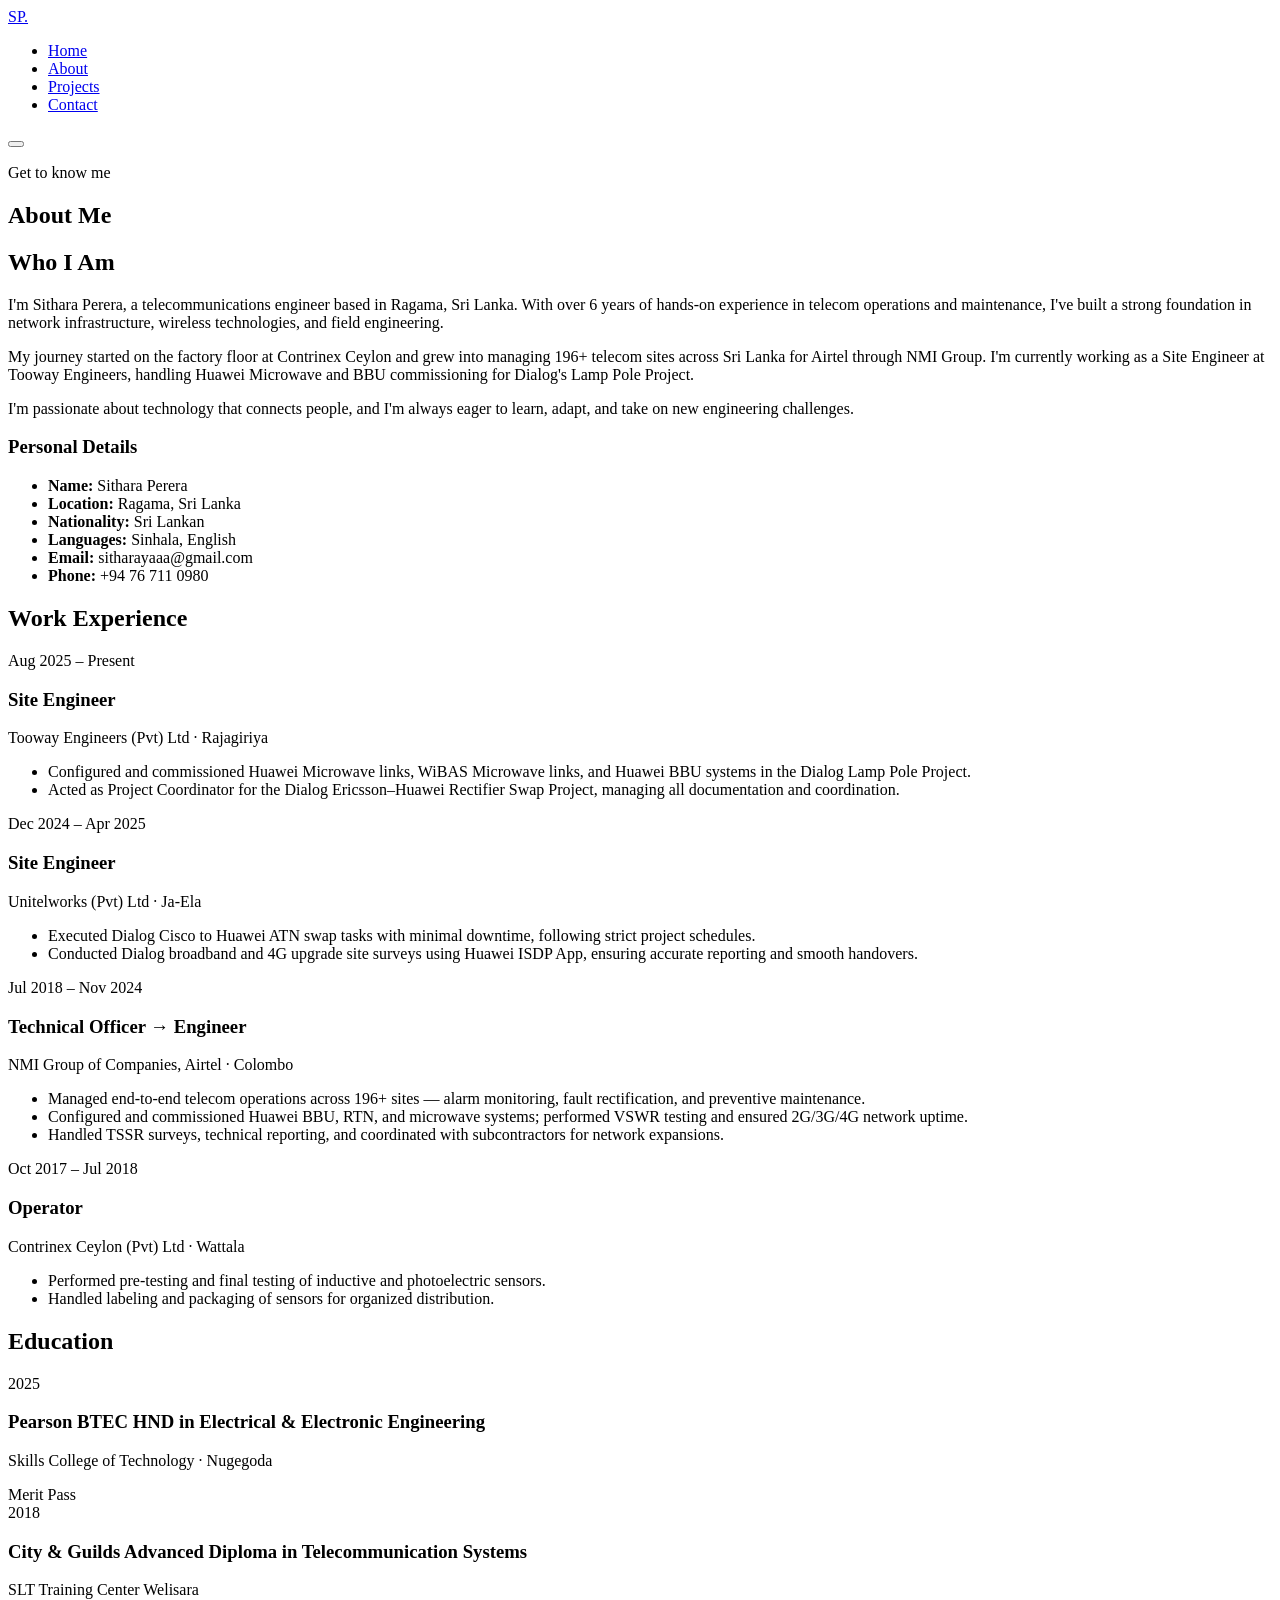
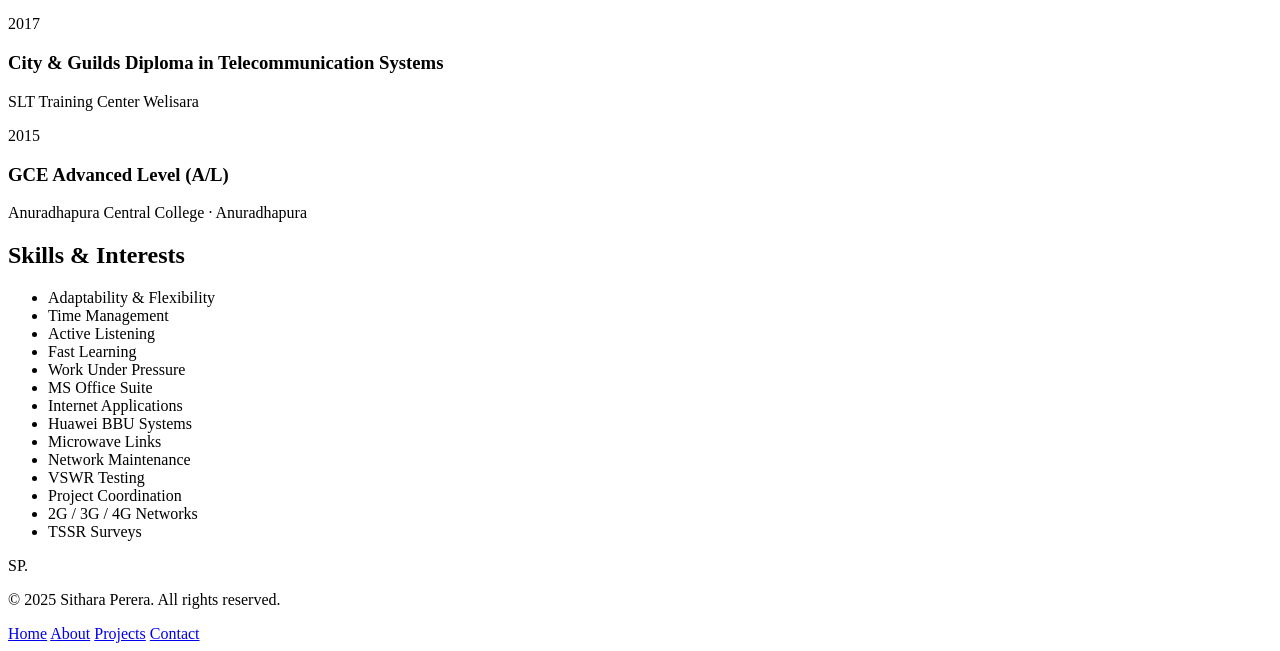
==== about.html @ 41f6f7a4 "Add full about page HTML structure" ====
<!doctype html>
<html lang="en">
  <head>
    <meta charset="UTF-8" />
    <meta name="viewport" content="width=device-width, initial-scale=1.0" />
    <title>About | Sithara Perera</title>
  </head>

  <body>
    <!-- ========== HEADER : logo and navigation ========== -->
    <header>
      <nav>
        <!-- Logo -->
        <a href="index.html">SP.</a>

        <!-- Nav links — "active" is on About this time -->
        <ul>
          <li><a href="index.html">Home</a></li>
          <li><a href="about.html" class="active">About</a></li>
          <li><a href="projects.html">Projects</a></li>
          <li><a href="contact.html">Contact</a></li>
        </ul>

        <!-- Mobile hamburger button -->
        <button id="hamburger" aria-label="Toggle navigation menu">
          <span></span>
          <span></span>
          <span></span>
        </button>
      </nav>
    </header>

    <!-- ========== MAIN : About page content ========== -->
    <main>
      <!-- ===== SECTION : Page Hero ===== -->
      <section id="page-hero">
        <p>Get to know me</p>
        <h1>About Me</h1>
      </section>

      <!-- ===== SECTION : Biography ===== -->
      <section id="bio">
        <h2>Who I Am</h2>

        <!-- Short biography -->
        <p>
          I'm Sithara Perera, a telecommunications engineer based in Ragama, Sri
          Lanka. With over 6 years of hands-on experience in telecom operations
          and maintenance, I've built a strong foundation in network
          infrastructure, wireless technologies, and field engineering.
        </p>
        <p>
          My journey started on the factory floor at Contrinex Ceylon and grew
          into managing 196+ telecom sites across Sri Lanka for Airtel through
          NMI Group. I'm currently working as a Site Engineer at Tooway
          Engineers, handling Huawei Microwave and BBU commissioning for
          Dialog's Lamp Pole Project.
        </p>
        <p>
          I'm passionate about technology that connects people, and I'm always
          eager to learn, adapt, and take on new engineering challenges.
        </p>

        <!-- Personal details list -->
        <div>
          <h3>Personal Details</h3>
          <ul>
            <li><strong>Name:</strong> Sithara Perera</li>
            <li><strong>Location:</strong> Ragama, Sri Lanka</li>
            <li><strong>Nationality:</strong> Sri Lankan</li>
            <li><strong>Languages:</strong> Sinhala, English</li>
            <li><strong>Email:</strong> sitharayaaa@gmail.com</li>
            <li><strong>Phone:</strong> +94 76 711 0980</li>
          </ul>
        </div>
      </section>

      <!-- ===== SECTION : Work Experience ===== -->
      <section id="experience">
        <h2>Work Experience</h2>

        <div>
          <!-- Job 1 — most recent -->
          <article>
            <span>Aug 2025 – Present</span>
            <h3>Site Engineer</h3>
            <p>Tooway Engineers (Pvt) Ltd · Rajagiriya</p>
            <ul>
              <li>
                Configured and commissioned Huawei Microwave links, WiBAS
                Microwave links, and Huawei BBU systems in the Dialog Lamp Pole
                Project.
              </li>
              <li>
                Acted as Project Coordinator for the Dialog Ericsson–Huawei
                Rectifier Swap Project, managing all documentation and
                coordination.
              </li>
            </ul>
          </article>

          <!-- Job 2 -->
          <article>
            <span>Dec 2024 – Apr 2025</span>
            <h3>Site Engineer</h3>
            <p>Unitelworks (Pvt) Ltd · Ja-Ela</p>
            <ul>
              <li>
                Executed Dialog Cisco to Huawei ATN swap tasks with minimal
                downtime, following strict project schedules.
              </li>
              <li>
                Conducted Dialog broadband and 4G upgrade site surveys using
                Huawei ISDP App, ensuring accurate reporting and smooth
                handovers.
              </li>
            </ul>
          </article>

          <!-- Job 3 -->
          <article>
            <span>Jul 2018 – Nov 2024</span>
            <h3>Technical Officer → Engineer</h3>
            <p>NMI Group of Companies, Airtel · Colombo</p>
            <ul>
              <li>
                Managed end-to-end telecom operations across 196+ sites — alarm
                monitoring, fault rectification, and preventive maintenance.
              </li>
              <li>
                Configured and commissioned Huawei BBU, RTN, and microwave
                systems; performed VSWR testing and ensured 2G/3G/4G network
                uptime.
              </li>
              <li>
                Handled TSSR surveys, technical reporting, and coordinated with
                subcontractors for network expansions.
              </li>
            </ul>
          </article>

          <!-- Job 4 — earliest -->
          <article>
            <span>Oct 2017 – Jul 2018</span>
            <h3>Operator</h3>
            <p>Contrinex Ceylon (Pvt) Ltd · Wattala</p>
            <ul>
              <li>
                Performed pre-testing and final testing of inductive and
                photoelectric sensors.
              </li>
              <li>
                Handled labeling and packaging of sensors for organized
                distribution.
              </li>
            </ul>
          </article>
        </div>
      </section>

      <!-- ===== SECTION : Education ===== -->
      <section id="education">
        <h2>Education</h2>

        <div>
          <!-- Education 1 -->
          <div>
            <span>2025</span>
            <h3>Pearson BTEC HND in Electrical &amp; Electronic Engineering</h3>
            <p>Skills College of Technology · Nugegoda</p>
            <span>Merit Pass</span>
          </div>

          <!-- Education 2 -->
          <div>
            <span>2018</span>
            <h3>
              City &amp; Guilds Advanced Diploma in Telecommunication Systems
            </h3>
            <p>SLT Training Center Welisara</p>
          </div>

          <!-- Education 3 -->
          <div>
            <span>2017</span>
            <h3>City &amp; Guilds Diploma in Telecommunication Systems</h3>
            <p>SLT Training Center Welisara</p>
          </div>

          <!-- Education 4 -->
          <div>
            <span>2015</span>
            <h3>GCE Advanced Level (A/L)</h3>
            <p>Anuradhapura Central College · Anuradhapura</p>
          </div>
        </div>
      </section>

      <!-- ===== SECTION : Skills and Interests ===== -->
      <section id="interests">
        <h2>Skills &amp; Interests</h2>

        <!-- Skills tag list -->
        <ul>
          <li>Adaptability &amp; Flexibility</li>
          <li>Time Management</li>
          <li>Active Listening</li>
          <li>Fast Learning</li>
          <li>Work Under Pressure</li>
          <li>MS Office Suite</li>
          <li>Internet Applications</li>
          <li>Huawei BBU Systems</li>
          <li>Microwave Links</li>
          <li>Network Maintenance</li>
          <li>VSWR Testing</li>
          <li>Project Coordination</li>
          <li>2G / 3G / 4G Networks</li>
          <li>TSSR Surveys</li>
        </ul>
      </section>
    </main>

    <!-- ========== FOOTER : copyright and footer navigation ========== -->
    <footer>
      <div>
        <span>SP.</span>
        <p>&copy; 2025 Sithara Perera. All rights reserved.</p>
        <nav aria-label="Footer navigation">
          <a href="index.html">Home</a>
          <a href="about.html">About</a>
          <a href="projects.html">Projects</a>
          <a href="contact.html">Contact</a>
        </nav>
      </div>
    </footer>
  </body>
</html>
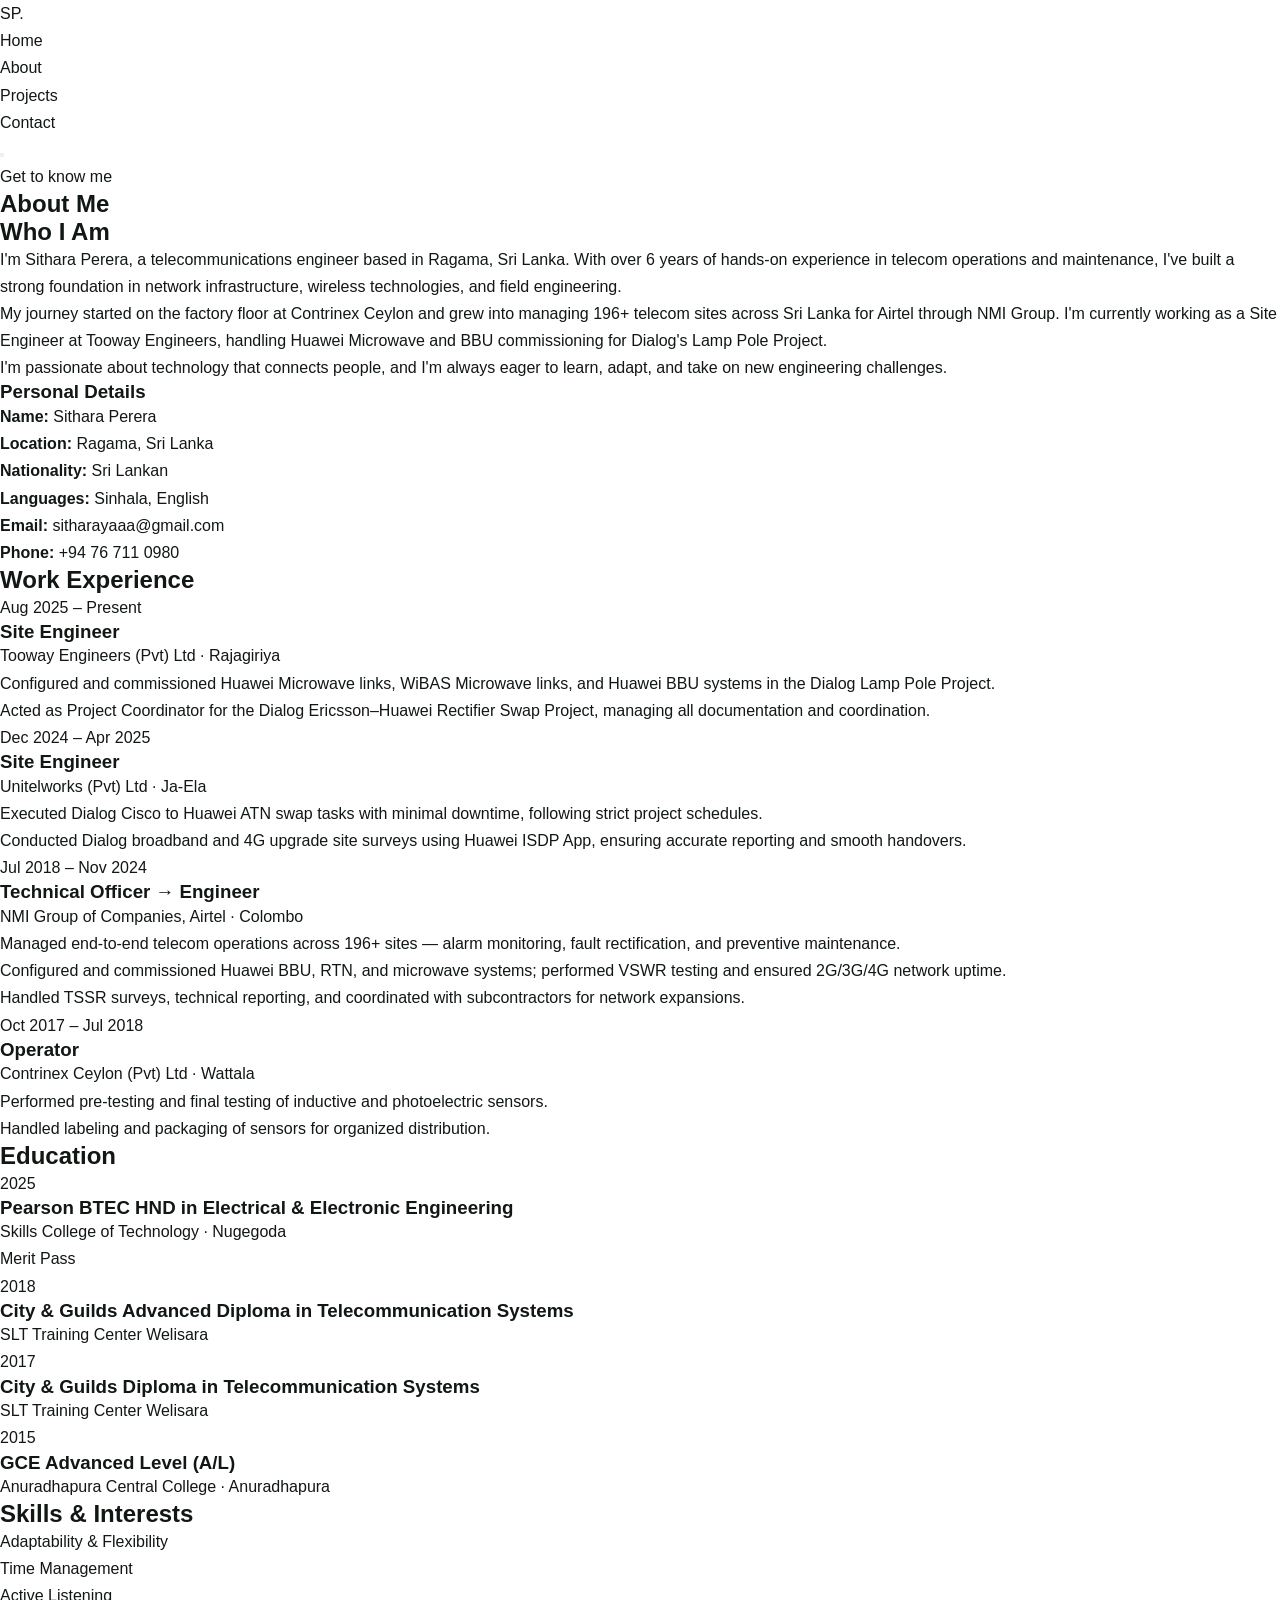
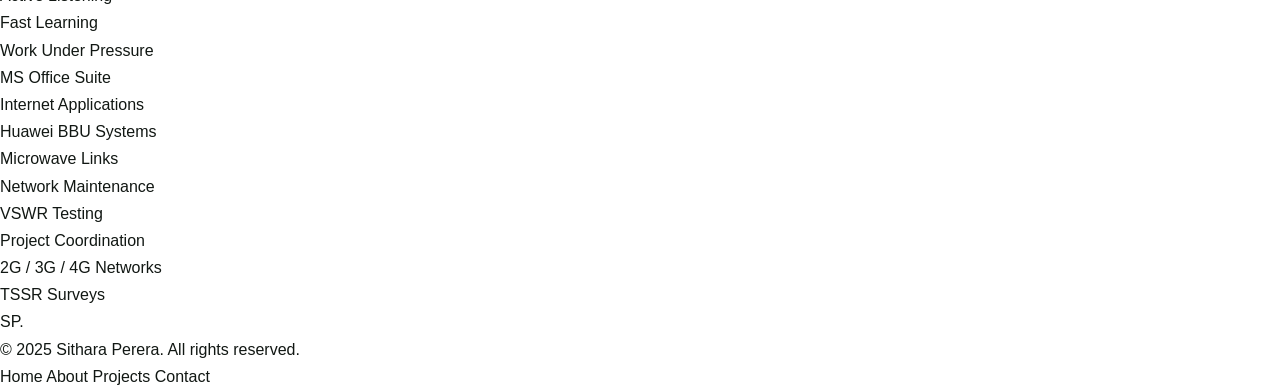
==== commit f32e2de8: "Added navigation bar styles" ====
--- a/about.html
+++ b/about.html
@@ -4,6 +4,11 @@
     <meta charset="UTF-8" />
     <meta name="viewport" content="width=device-width, initial-scale=1.0" />
     <title>About | Sithara Perera</title>
+    <link rel="stylesheet" href="style.css" />
+    <link
+      href="https://fonts.googleapis.com/css2?family=Syne:wght@400;600;700;800&family=DM+Sans:wght@300;400;500&display=swap"
+      rel="stylesheet"
+    />
   </head>
 
   <body>
@@ -11,14 +16,14 @@
     <header>
       <nav>
         <!-- Logo -->
-        <a href="index.html">SP.</a>
+        <a href="index.html" class="nav-logo">SP.</a>
 
         <!-- Nav links — "active" is on About this time -->
         <ul>
-          <li><a href="index.html">Home</a></li>
-          <li><a href="about.html" class="active">About</a></li>
-          <li><a href="projects.html">Projects</a></li>
-          <li><a href="contact.html">Contact</a></li>
+          <li><a href="index.html" class="nav-link">Home</a></li>
+          <li><a href="about.html" class="nav-link active">About</a></li>
+          <li><a href="projects.html" class="nav-link">Projects</a></li>
+          <li><a href="contact.html" class="nav-link">Contact</a></li>
         </ul>
 
         <!-- Mobile hamburger button -->
--- a/style.css
+++ b/style.css
@@ -0,0 +1,76 @@
+/* =============================================
+   SITHARA PERERA — PORTFOLIO STYLESHEET
+   style.css
+   ============================================= */
+
+/* ---------- CSS VARIABLES ---------- */
+:root {
+  /* Colours */
+  --green-light: #f0faf4;
+  --green-mid: #d1f0dc;
+  --green-main: #28924d;
+  --green-dark: #1d7a3e;
+  --dark: #111713;
+  --mid: #3a4a40;
+  --muted: #6b7d72;
+  --white: #ffffff;
+  --light: #f5faf6;
+
+  /* Fonts */
+  --font-heading: "Syne", sans-serif;
+  --font-body: "DM Sans", sans-serif;
+
+  /* Spacing */
+  --max-width: 1200px;
+  --nav-height: 70px;
+}
+
+/* ---------- RESET & BASE ---------- */
+*,
+*::before,
+*::after {
+  box-sizing: border-box;
+  margin: 0;
+  padding: 0;
+}
+
+html {
+  scroll-behavior: smooth;
+  font-size: 16px;
+}
+
+body {
+  font-family: var(--font-body);
+  background-color: var(--white);
+  color: var(--dark);
+  line-height: 1.7;
+  min-height: 100vh;
+  display: flex;
+  flex-direction: column;
+}
+
+main {
+  flex: 1;
+}
+
+h1,
+h2,
+h3,
+h4 {
+  font-family: var(--font-heading);
+  line-height: 1.15;
+}
+
+a {
+  text-decoration: none;
+  color: inherit;
+}
+
+ul {
+  list-style: none;
+}
+
+img {
+  max-width: 100%;
+  display: block;
+}
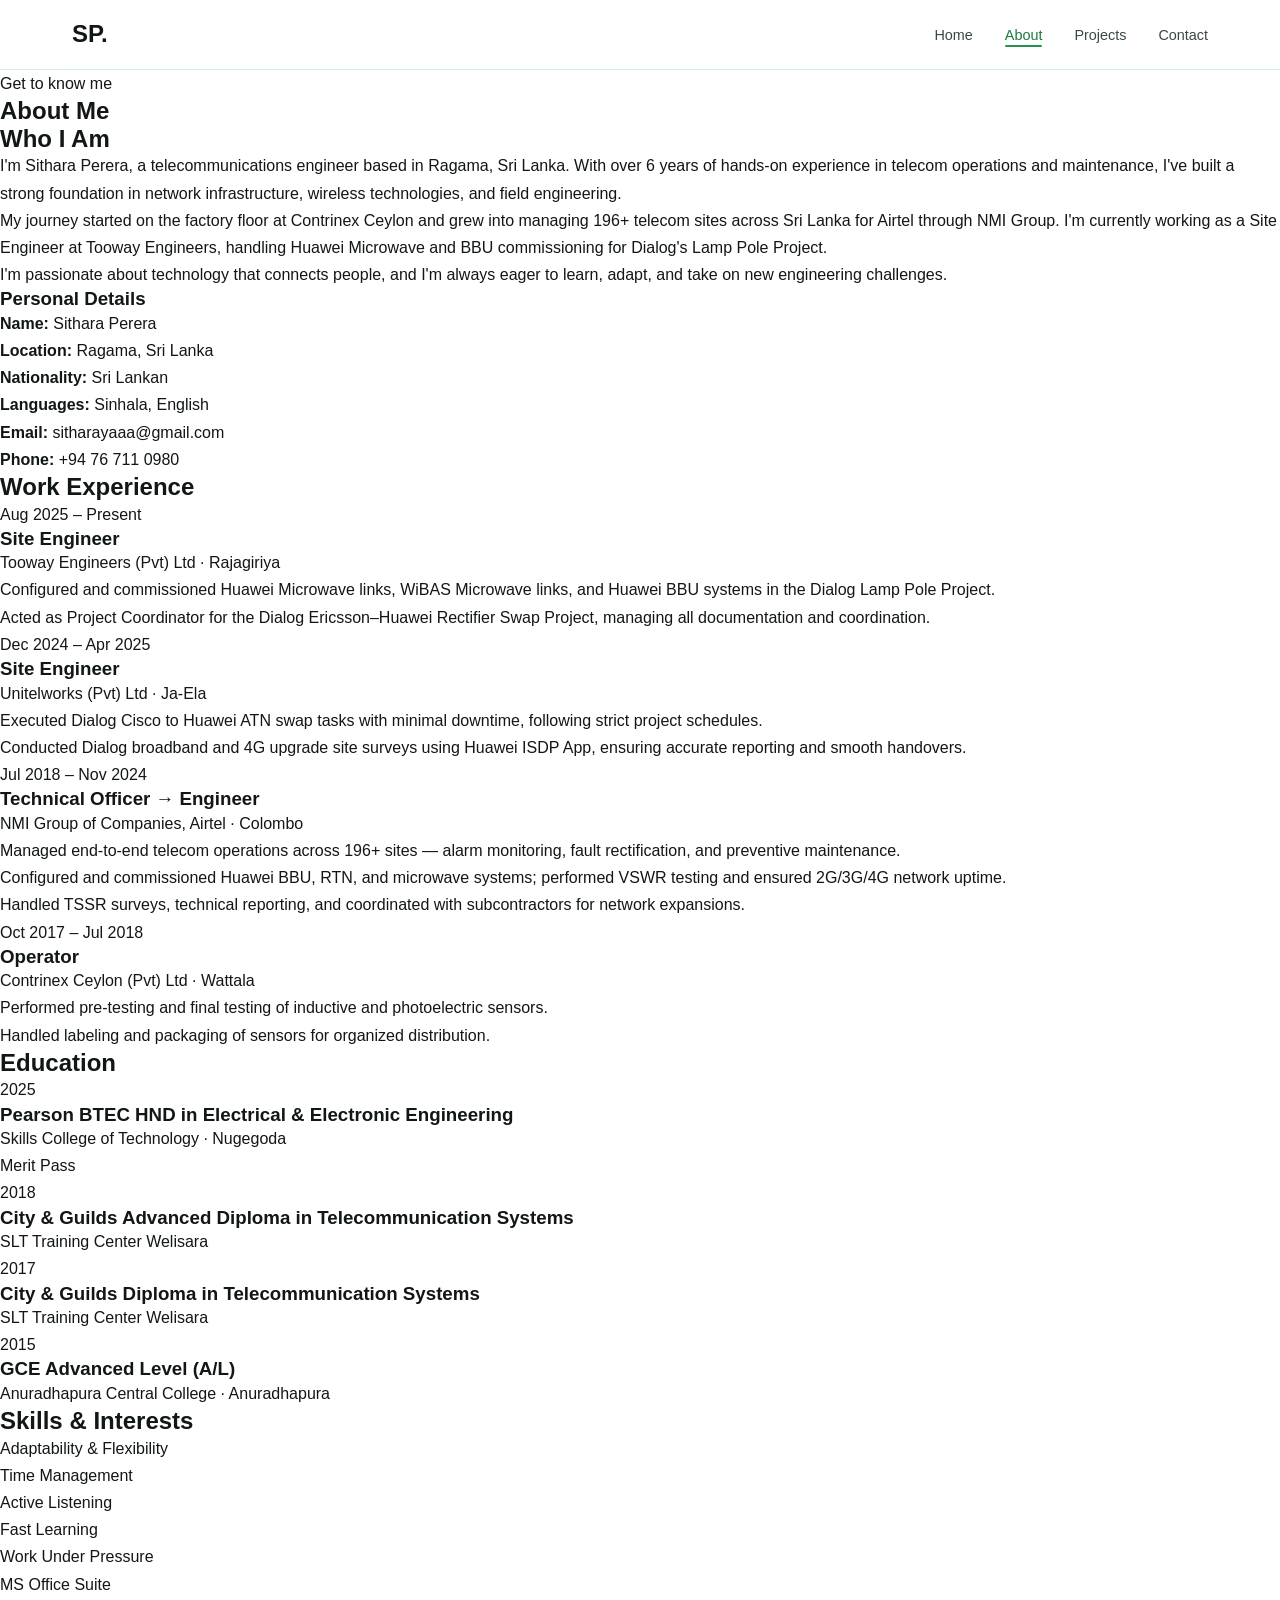
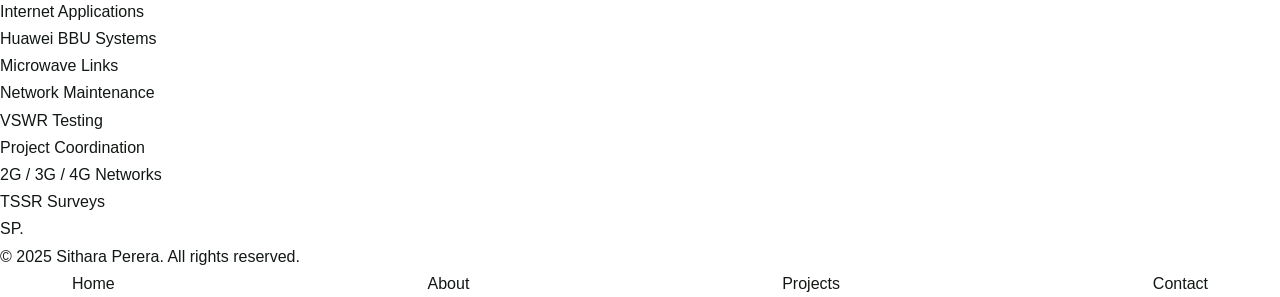
==== commit 4b49827a: "Add hero section styles & Update index.html with hero classes" ====
--- a/about.html
+++ b/about.html
@@ -19,7 +19,7 @@
         <a href="index.html" class="nav-logo">SP.</a>
 
         <!-- Nav links — "active" is on About this time -->
-        <ul>
+        <ul class="nav-links">
           <li><a href="index.html" class="nav-link">Home</a></li>
           <li><a href="about.html" class="nav-link active">About</a></li>
           <li><a href="projects.html" class="nav-link">Projects</a></li>
@@ -27,7 +27,11 @@
         </ul>
 
         <!-- Mobile hamburger button -->
-        <button id="hamburger" aria-label="Toggle navigation menu">
+        <button
+          id="hamburger"
+          class="hamburger"
+          aria-label="Toggle navigation menu"
+        >
           <span></span>
           <span></span>
           <span></span>
--- a/style.css
+++ b/style.css
@@ -74,3 +74,279 @@
   max-width: 100%;
   display: block;
 }
+
+/* ---------- NAVIGATION ---------- */
+header {
+  position: sticky;
+  top: 0;
+  z-index: 100;
+  background: var(--white);
+  border-bottom: 1px solid var(--green-mid);
+  height: var(--nav-height);
+  display: flex;
+  align-items: center;
+}
+
+nav {
+  max-width: var(--max-width);
+  width: 100%;
+  margin: 0 auto;
+  padding: 0 2rem;
+  display: flex;
+  align-items: center;
+  justify-content: space-between;
+}
+
+/* Logo */
+.nav-logo {
+  font-family: var(--font-heading);
+  font-size: 1.5rem;
+  font-weight: 800;
+  color: var(--dark);
+}
+
+/* Nav links list */
+.nav-links {
+  display: flex;
+  gap: 2rem;
+  align-items: center;
+}
+
+/* Individual nav link */
+.nav-link {
+  font-size: 0.9rem;
+  font-weight: 500;
+  color: var(--mid);
+  position: relative;
+  padding-bottom: 4px;
+  transition: color 0.2s;
+}
+
+/* Green underline on hover and active */
+.nav-link::after {
+  content: "";
+  position: absolute;
+  bottom: 0;
+  left: 0;
+  width: 0;
+  height: 2px;
+  background: var(--green-main);
+  border-radius: 2px;
+  transition: width 0.25s ease;
+}
+
+.nav-link:hover,
+.nav-link.active {
+  color: var(--green-dark);
+}
+
+.nav-link:hover::after,
+.nav-link.active::after {
+  width: 100%;
+}
+
+/* Hamburger — hidden on desktop */
+.hamburger {
+  display: none;
+  flex-direction: column;
+  gap: 5px;
+  background: none;
+  border: none;
+  cursor: pointer;
+  padding: 4px;
+}
+
+.hamburger span {
+  display: block;
+  width: 24px;
+  height: 2px;
+  background: var(--dark);
+  border-radius: 2px;
+  transition: all 0.3s ease;
+}
+
+/* ---------- HERO SECTION ---------- */
+.hero {
+  min-height: calc(100vh - var(--nav-height));
+  background: linear-gradient(
+    135deg,
+    var(--light) 0%,
+    var(--green-light) 60%,
+    #e8f5ed 100%
+  );
+  display: flex;
+  align-items: center;
+  justify-content: center;
+  flex-wrap: wrap;
+  gap: 4rem;
+  padding: 5rem 2rem;
+}
+
+/* Left side — name and description */
+.hero-content {
+  flex: 1;
+  min-width: 280px;
+  max-width: 600px;
+}
+
+.hero-eyebrow {
+  font-size: 0.9rem;
+  font-weight: 500;
+  color: var(--green-main);
+  letter-spacing: 0.12em;
+  text-transform: uppercase;
+  margin-bottom: 0.75rem;
+}
+
+.hero-name {
+  font-size: clamp(3rem, 7vw, 5.5rem);
+  font-weight: 800;
+  color: var(--dark);
+  letter-spacing: -2px;
+  line-height: 1;
+  margin-bottom: 1rem;
+}
+
+.hero-name span {
+  color: var(--green-main);
+}
+
+.hero-tagline {
+  font-size: 1rem;
+  color: var(--muted);
+  margin-bottom: 1.25rem;
+}
+
+.hero-desc {
+  font-size: 1.05rem;
+  color: var(--mid);
+  max-width: 480px;
+  margin-bottom: 2rem;
+  line-height: 1.8;
+}
+
+/* CTA buttons */
+.hero-cta {
+  display: flex;
+  gap: 1rem;
+  flex-wrap: wrap;
+}
+
+.btn {
+  display: inline-flex;
+  align-items: center;
+  justify-content: center;
+  padding: 0.7rem 1.6rem;
+  border-radius: 6px;
+  font-family: var(--font-body);
+  font-size: 0.95rem;
+  font-weight: 500;
+  cursor: pointer;
+  border: 2px solid transparent;
+  transition: all 0.2s ease;
+}
+
+.btn-primary {
+  background: var(--green-main);
+  color: var(--white);
+  border-color: var(--green-main);
+}
+
+.btn-primary:hover {
+  background: var(--green-dark);
+  border-color: var(--green-dark);
+  transform: translateY(-1px);
+}
+
+.btn-outline {
+  background: transparent;
+  color: var(--green-dark);
+  border-color: var(--green-main);
+}
+
+.btn-outline:hover {
+  background: var(--green-light);
+  transform: translateY(-1px);
+}
+
+/* Right side — stats card */
+.hero-visual {
+  flex: 0 0 auto;
+  display: flex;
+  flex-direction: column;
+  gap: 1rem;
+  align-items: center;
+}
+
+.hero-card {
+  background: var(--white);
+  border: 1px solid var(--green-mid);
+  border-radius: 20px;
+  padding: 2rem 2.5rem;
+  box-shadow: 0 4px 20px rgba(0, 0, 0, 0.1);
+  display: flex;
+  gap: 2rem;
+  align-items: center;
+}
+
+.stat-item {
+  display: flex;
+  flex-direction: column;
+  align-items: center;
+  gap: 4px;
+}
+
+.stat-num {
+  font-family: var(--font-heading);
+  font-size: 2.2rem;
+  font-weight: 800;
+  color: var(--green-main);
+  line-height: 1;
+}
+
+.stat-label {
+  font-size: 0.75rem;
+  color: var(--muted);
+  text-align: center;
+  max-width: 80px;
+}
+
+.stat-divider {
+  width: 1px;
+  height: 50px;
+  background: var(--green-mid);
+}
+
+/* Availability badge */
+.hero-badge {
+  display: flex;
+  align-items: center;
+  gap: 8px;
+  background: var(--white);
+  border: 1px solid var(--green-mid);
+  border-radius: 99px;
+  padding: 0.5rem 1.25rem;
+  font-size: 0.82rem;
+  color: var(--mid);
+  box-shadow: 0 1px 4px rgba(0, 0, 0, 0.08);
+}
+
+.badge-dot {
+  width: 8px;
+  height: 8px;
+  background: var(--green-main);
+  border-radius: 50%;
+  animation: pulse 2s infinite;
+}
+
+@keyframes pulse {
+  0%,
+  100% {
+    opacity: 1;
+    transform: scale(1);
+  }
+  50% {
+    opacity: 0.6;
+    transform: scale(1.3);
+  }
+}
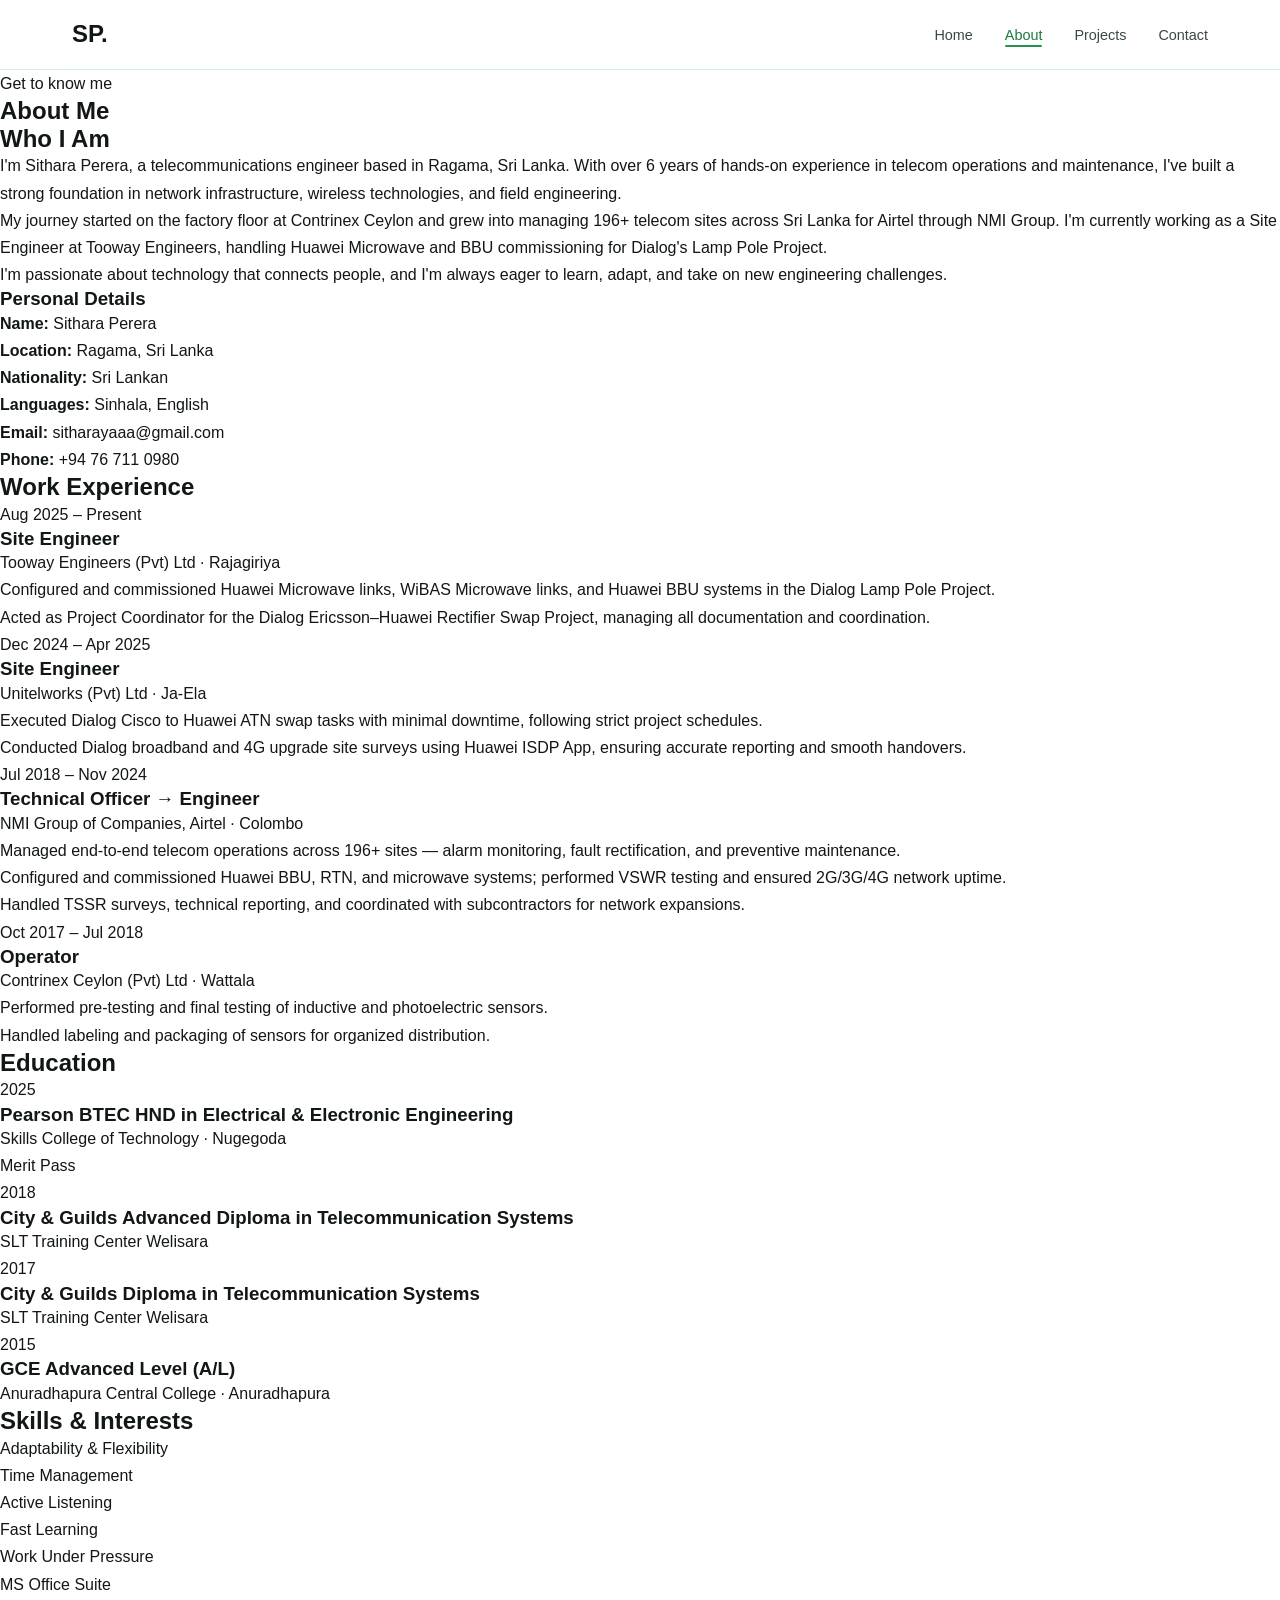
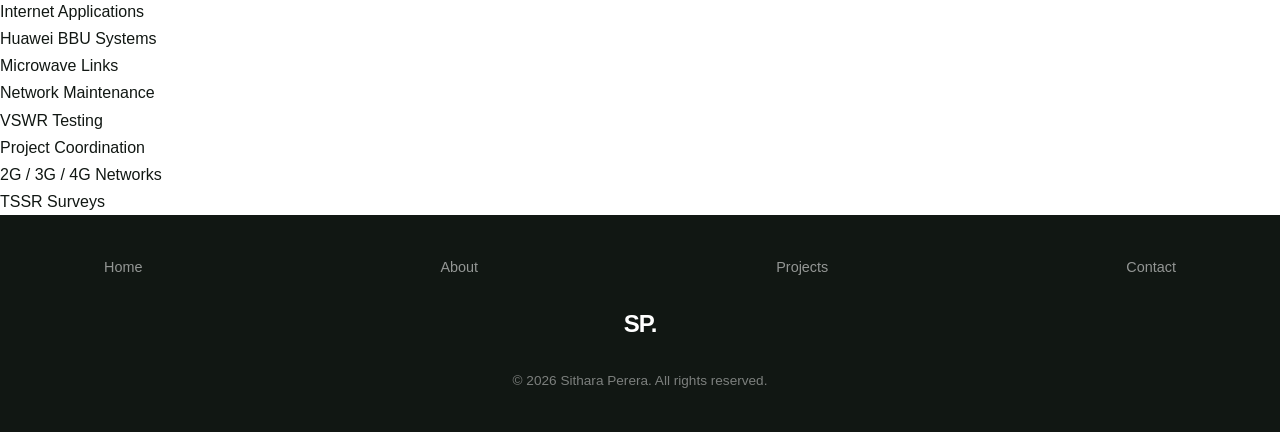
==== commit ba082792: "Style CTA strip and footer, fix footer layout" ====
--- a/about.html
+++ b/about.html
@@ -230,11 +230,18 @@
     </main>
 
     <!-- ========== FOOTER : copyright and footer navigation ========== -->
-    <footer>
-      <div>
-        <span>SP.</span>
-        <p>&copy; 2025 Sithara Perera. All rights reserved.</p>
-        <nav aria-label="Footer navigation">
+    <footer class="site-footer">
+      <div class="footer-inner">
+        <!-- Footer logo -->
+        <span class="footer-logo">SP.</span>
+
+        <!-- Copyright -->
+        <p class="footer-copy">
+          &copy; 2026 Sithara Perera. All rights reserved.
+        </p>
+
+        <!-- Footer nav -->
+        <nav class="footer-nav" aria-label="Footer navigation">
           <a href="index.html">Home</a>
           <a href="about.html">About</a>
           <a href="projects.html">Projects</a>
--- a/style.css
+++ b/style.css
@@ -4,6 +4,7 @@
    ============================================= */
 
 /* ---------- CSS VARIABLES ---------- */
+
 :root {
   /* Colours */
   --green-light: #f0faf4;
@@ -37,6 +38,7 @@
 html {
   scroll-behavior: smooth;
   font-size: 16px;
+  overflow-x: hidden;
 }
 
 body {
@@ -47,6 +49,8 @@
   min-height: 100vh;
   display: flex;
   flex-direction: column;
+  overflow-x: hidden;
+  width: 100%;
 }
 
 main {
@@ -350,3 +354,146 @@
     transform: scale(1.3);
   }
 }
+
+/* ---------- SKILLS SNAPSHOT ---------- */
+.skills-snapshot {
+  padding: 6rem 0;
+  background: var(--white);
+}
+
+.section-inner {
+  max-width: var(--max-width);
+  margin: 0 auto;
+  padding: 0 2rem;
+}
+
+.section-title {
+  font-size: clamp(1.6rem, 3vw, 2.2rem);
+  font-weight: 700;
+  color: var(--dark);
+  margin-bottom: 0.5rem;
+}
+
+.section-sub {
+  font-size: 1rem;
+  color: var(--muted);
+  margin-bottom: 2.5rem;
+  max-width: 600px;
+}
+
+/* 4 cards side by side using Flexbox */
+.skills-grid {
+  display: flex;
+  gap: 1.5rem;
+  flex-wrap: wrap;
+}
+
+.skill-card {
+  flex: 1 1 200px;
+  background: var(--light);
+  border: 1px solid var(--green-mid);
+  border-radius: 12px;
+  padding: 1.75rem;
+  transition:
+    box-shadow 0.2s,
+    transform 0.2s;
+}
+
+.skill-card:hover {
+  box-shadow: 0 4px 20px rgba(0, 0, 0, 0.1);
+  transform: translateY(-3px);
+}
+
+.skill-card h3 {
+  font-size: 1rem;
+  font-weight: 700;
+  color: var(--dark);
+  margin-bottom: 0.5rem;
+}
+
+.skill-card p {
+  font-size: 0.9rem;
+  color: var(--muted);
+  line-height: 1.6;
+}
+
+/* ---------- CTA STRIP ---------- */
+.cta-strip {
+  background: var(--green-main);
+  padding: 4rem 0;
+}
+
+.cta-inner {
+  display: flex;
+  align-items: center;
+  justify-content: space-between;
+  flex-wrap: wrap;
+  gap: 1.5rem;
+}
+
+.cta-strip h2 {
+  font-size: 1.8rem;
+  color: var(--white);
+}
+
+.cta-strip .btn-primary {
+  background: var(--white);
+  color: var(--green-dark);
+  border-color: var(--white);
+}
+
+.cta-strip .btn-primary:hover {
+  background: var(--green-light);
+  border-color: var(--green-light);
+}
+
+/* ---------- FOOTER ---------- */
+.site-footer {
+  background: var(--dark);
+  padding: 2.5rem 0;
+}
+
+.footer-inner {
+  max-width: var(--max-width);
+  margin: 0 auto;
+  padding: 0 2rem;
+  display: flex;
+  flex-direction: column;
+  align-items: center;
+  gap: 1.5rem;
+  text-align: center;
+}
+
+/* Nav links on top, grouped in center */
+.footer-nav {
+  display: flex;
+  gap: 2rem;
+  order: 1;
+}
+
+.footer-nav a {
+  font-size: 0.9rem;
+  color: rgba(255, 255, 255, 0.55);
+  transition: color 0.2s;
+}
+
+.footer-nav a:hover {
+  color: var(--green-main);
+}
+
+/* Logo below the nav */
+.footer-logo {
+  font-family: var(--font-heading);
+  font-size: 1.5rem;
+  font-weight: 800;
+  color: var(--white);
+  letter-spacing: -1px;
+  order: 2;
+}
+
+/* Copyright at the bottom */
+.footer-copy {
+  font-size: 0.85rem;
+  color: rgba(255, 255, 255, 0.45);
+  order: 3;
+}
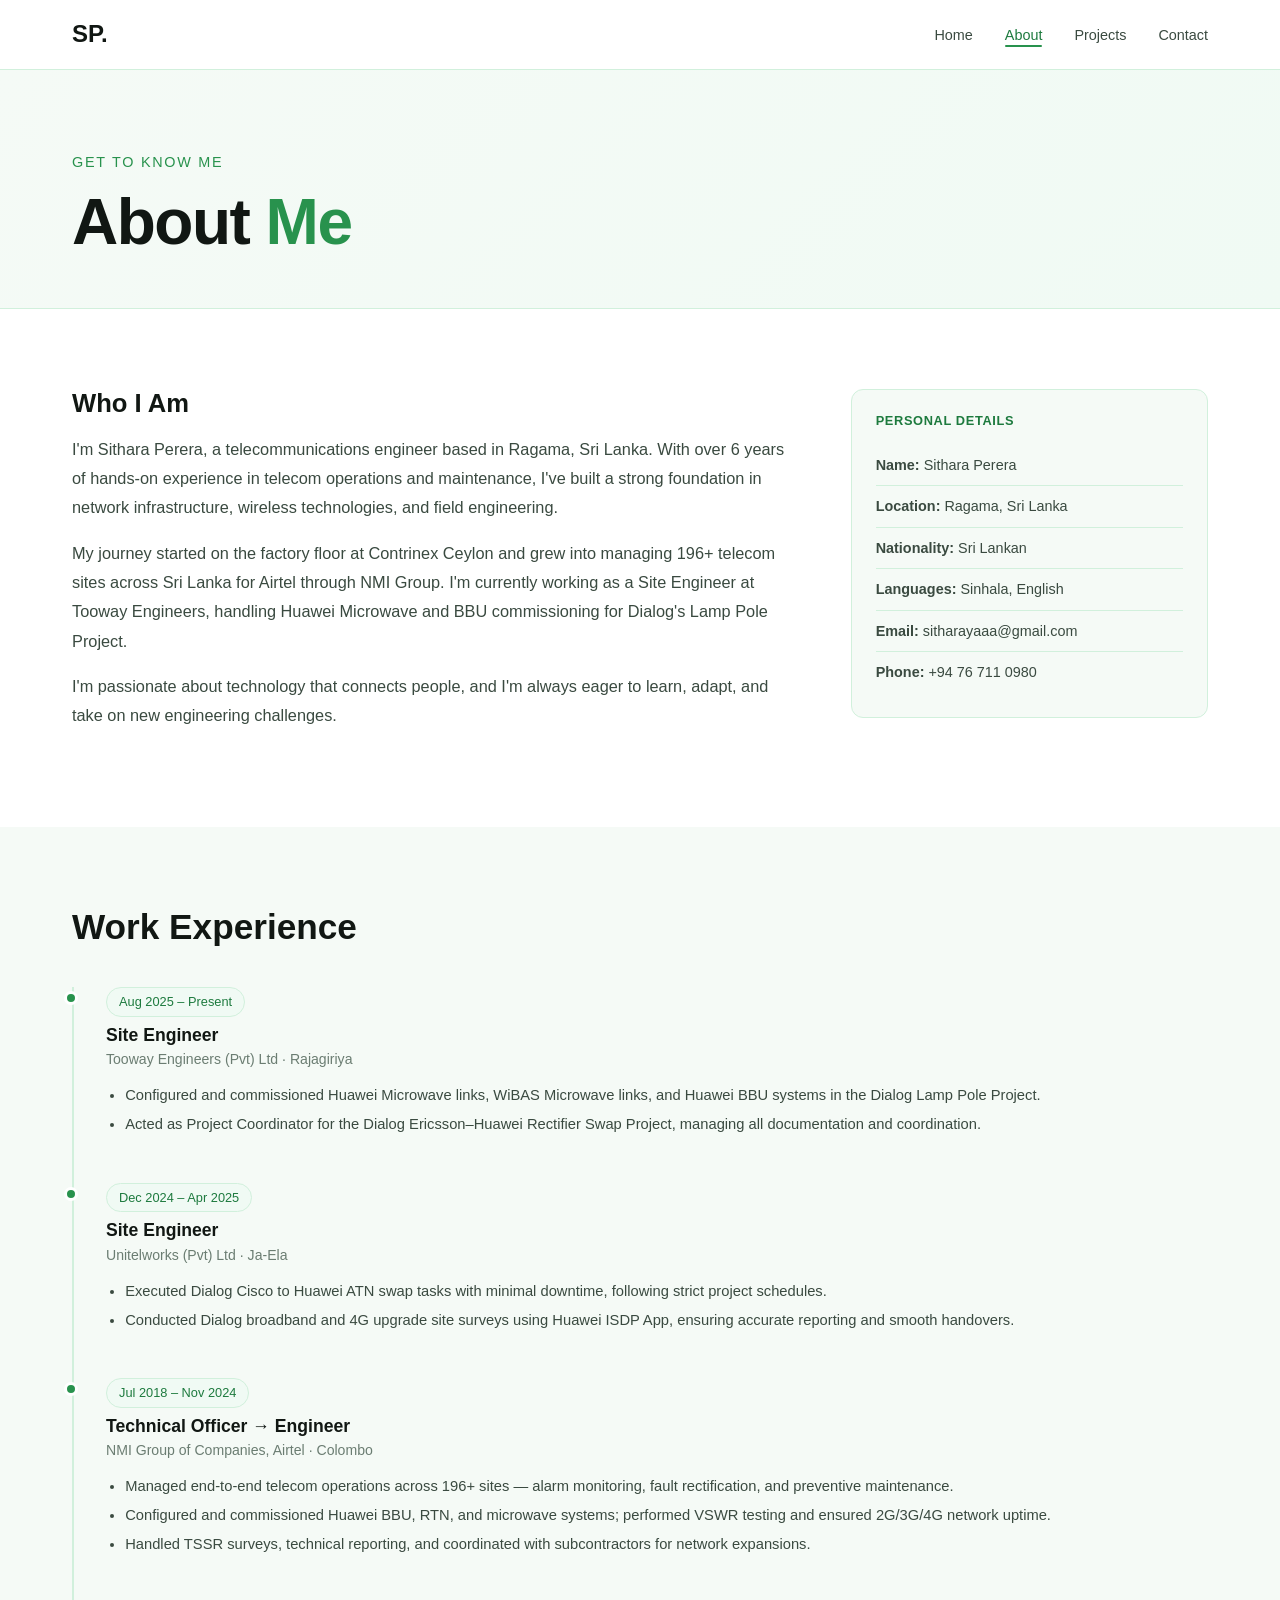
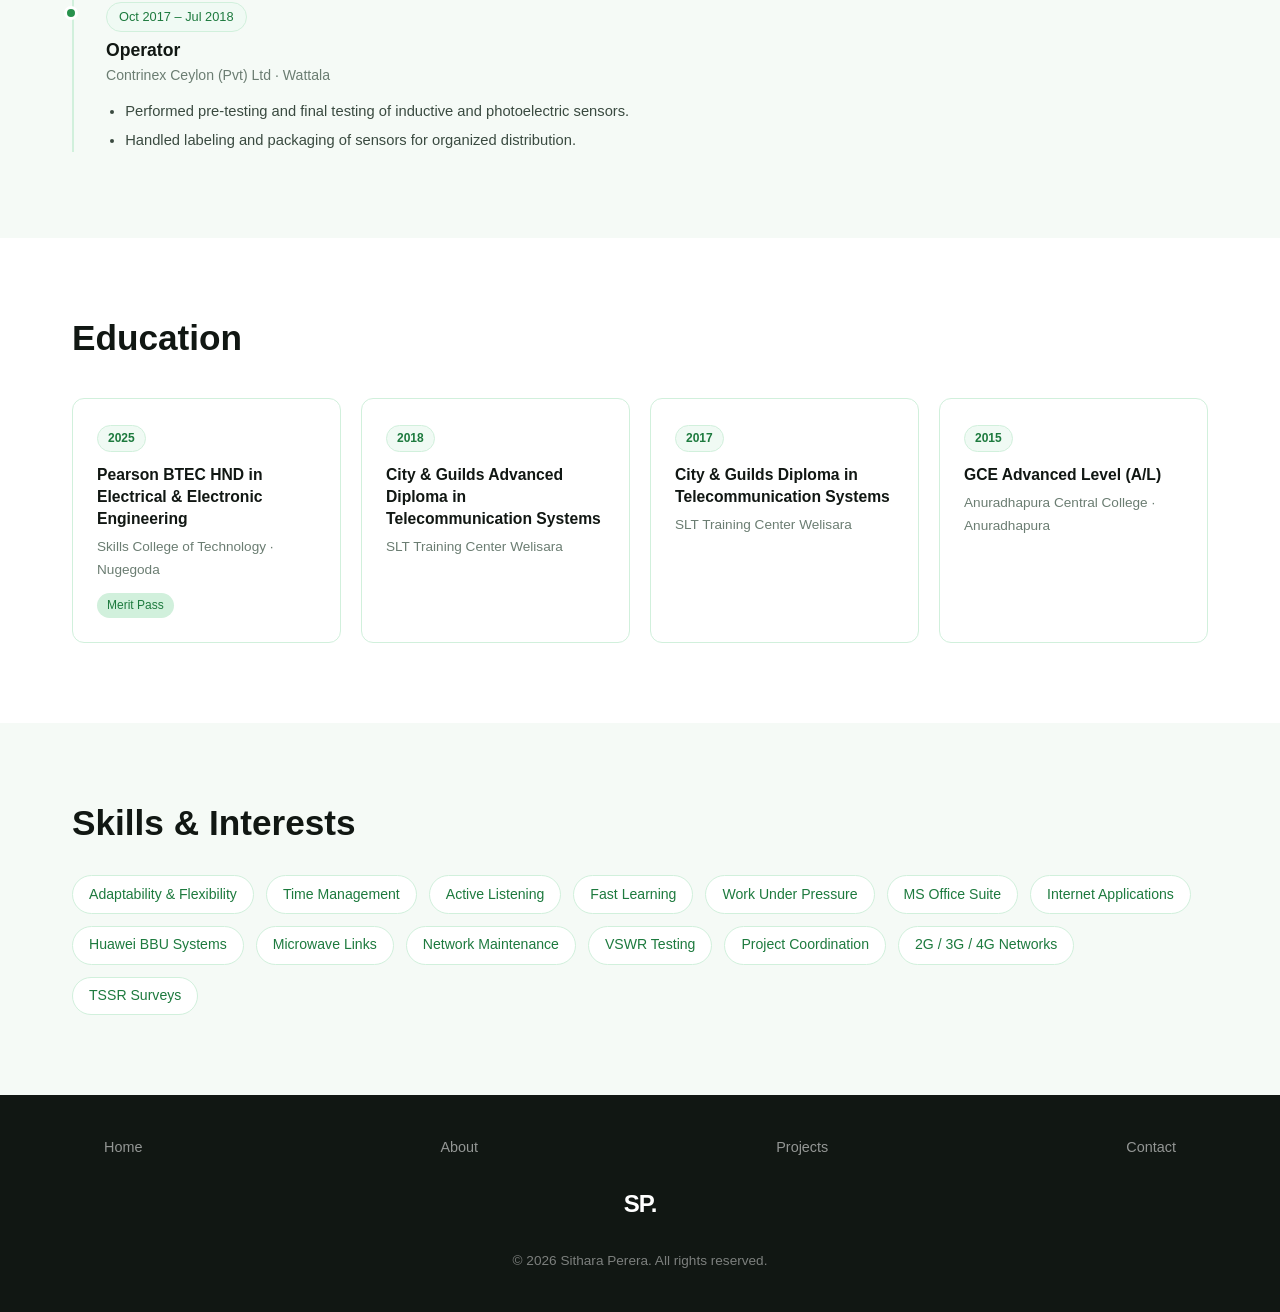
==== commit 484eccba: "dd About page styles - bio, timeline, education, tags" ====
--- a/about.html
+++ b/about.html
@@ -42,53 +42,64 @@
     <!-- ========== MAIN : About page content ========== -->
     <main>
       <!-- ===== SECTION : Page Hero ===== -->
-      <section id="page-hero">
-        <p>Get to know me</p>
-        <h1>About Me</h1>
+      <section id="page-hero" class="page-hero">
+        <div class="section-inner">
+          <p class="hero-eyebrow">Get to know me</p>
+          <h1 class="page-title">About <span>Me</span></h1>
+        </div>
       </section>
 
       <!-- ===== SECTION : Biography ===== -->
-      <section id="bio">
-        <h2>Who I Am</h2>
-
-        <!-- Short biography -->
-        <p>
-          I'm Sithara Perera, a telecommunications engineer based in Ragama, Sri
-          Lanka. With over 6 years of hands-on experience in telecom operations
-          and maintenance, I've built a strong foundation in network
-          infrastructure, wireless technologies, and field engineering.
-        </p>
-        <p>
-          My journey started on the factory floor at Contrinex Ceylon and grew
-          into managing 196+ telecom sites across Sri Lanka for Airtel through
-          NMI Group. I'm currently working as a Site Engineer at Tooway
-          Engineers, handling Huawei Microwave and BBU commissioning for
-          Dialog's Lamp Pole Project.
-        </p>
-        <p>
-          I'm passionate about technology that connects people, and I'm always
-          eager to learn, adapt, and take on new engineering challenges.
-        </p>
-
-        <!-- Personal details list -->
-        <div>
-          <h3>Personal Details</h3>
-          <ul>
-            <li><strong>Name:</strong> Sithara Perera</li>
-            <li><strong>Location:</strong> Ragama, Sri Lanka</li>
-            <li><strong>Nationality:</strong> Sri Lankan</li>
-            <li><strong>Languages:</strong> Sinhala, English</li>
-            <li><strong>Email:</strong> sitharayaaa@gmail.com</li>
-            <li><strong>Phone:</strong> +94 76 711 0980</li>
-          </ul>
+      <section id="bio" class="about-bio">
+        <div class="section-inner about-grid">
+          <!-- Bio text on the left -->
+          <div class="about-text">
+            <h2>Who I Am</h2>
+            <p>
+              I'm Sithara Perera, a telecommunications engineer based in Ragama,
+              Sri Lanka. With over 6 years of hands-on experience in telecom
+              operations and maintenance, I've built a strong foundation in
+              network infrastructure, wireless technologies, and field
+              engineering.
+            </p>
+            <p>
+              My journey started on the factory floor at Contrinex Ceylon and
+              grew into managing 196+ telecom sites across Sri Lanka for Airtel
+              through NMI Group. I'm currently working as a Site Engineer at
+              Tooway Engineers, handling Huawei Microwave and BBU commissioning
+              for Dialog's Lamp Pole Project.
+            </p>
+            <p>
+              I'm passionate about technology that connects people, and I'm
+              always eager to learn, adapt, and take on new engineering
+              challenges.
+            </p>
+          </div>
+
+          <!-- Personal details card on the right -->
+          <div class="about-details">
+            <div class="detail-card">
+              <h3>Personal Details</h3>
+              <ul>
+                <li><strong>Name:</strong> Sithara Perera</li>
+                <li><strong>Location:</strong> Ragama, Sri Lanka</li>
+                <li><strong>Nationality:</strong> Sri Lankan</li>
+                <li><strong>Languages:</strong> Sinhala, English</li>
+                <li><strong>Email:</strong> sitharayaaa@gmail.com</li>
+                <li><strong>Phone:</strong> +94 76 711 0980</li>
+              </ul>
+            </div>
+          </div>
         </div>
       </section>
 
       <!-- ===== SECTION : Work Experience ===== -->
-      <section id="experience">
-        <h2>Work Experience</h2>
-
-        <div>
+    <section id="experience" class="experience">
+      <div class="section-inner">
+        <h2 class="section-title">Work Experience</h2>
+
+        <div class="timeline">
+
           <!-- Job 1 — most recent -->
           <article>
             <span>Aug 2025 – Present</span>
@@ -168,49 +179,54 @@
       </section>
 
       <!-- ===== SECTION : Education ===== -->
-      <section id="education">
-        <h2>Education</h2>
-
-        <div>
+    <section id="education" class="education">
+      <div class="section-inner">
+        <h2 class="section-title">Education</h2>
+
+        <div class="edu-grid">
+
           <!-- Education 1 -->
-          <div>
-            <span>2025</span>
-            <h3>Pearson BTEC HND in Electrical &amp; Electronic Engineering</h3>
+          <div class="edu-card">
+            <span class="edu-year">2025</span>
+            <h3>Pearson BTEC HND in Electrical &amp;
+                Electronic Engineering</h3>
             <p>Skills College of Technology · Nugegoda</p>
-            <span>Merit Pass</span>
+            <span class="edu-badge">Merit Pass</span>
           </div>
 
           <!-- Education 2 -->
-          <div>
-            <span>2018</span>
-            <h3>
-              City &amp; Guilds Advanced Diploma in Telecommunication Systems
-            </h3>
+          <div class="edu-card">
+            <span class="edu-year">2018</span>
+            <h3>City &amp; Guilds Advanced Diploma in
+                Telecommunication Systems</h3>
             <p>SLT Training Center Welisara</p>
           </div>
 
           <!-- Education 3 -->
-          <div>
-            <span>2017</span>
-            <h3>City &amp; Guilds Diploma in Telecommunication Systems</h3>
+          <div class="edu-card">
+            <span class="edu-year">2017</span>
+            <h3>City &amp; Guilds Diploma in
+                Telecommunication Systems</h3>
             <p>SLT Training Center Welisara</p>
           </div>
 
           <!-- Education 4 -->
-          <div>
-            <span>2015</span>
+          <div class="edu-card">
+            <span class="edu-year">2015</span>
             <h3>GCE Advanced Level (A/L)</h3>
             <p>Anuradhapura Central College · Anuradhapura</p>
           </div>
-        </div>
-      </section>
+
+        </div>
+      </div>
+    </section>
 
       <!-- ===== SECTION : Skills and Interests ===== -->
-      <section id="interests">
-        <h2>Skills &amp; Interests</h2>
-
-        <!-- Skills tag list -->
-        <ul>
+    <section id="interests" class="interests">
+      <div class="section-inner">
+        <h2 class="section-title">Skills &amp; Interests</h2>
+
+        <ul class="tags-group">
           <li>Adaptability &amp; Flexibility</li>
           <li>Time Management</li>
           <li>Active Listening</li>
@@ -226,7 +242,8 @@
           <li>2G / 3G / 4G Networks</li>
           <li>TSSR Surveys</li>
         </ul>
-      </section>
+      </div>
+    </section>
     </main>
 
     <!-- ========== FOOTER : copyright and footer navigation ========== -->
--- a/style.css
+++ b/style.css
@@ -497,3 +497,263 @@
   color: rgba(255, 255, 255, 0.45);
   order: 3;
 }
+
+/* ---------- PAGE HERO (inner pages) ---------- */
+.page-hero {
+  background: linear-gradient(135deg, var(--light) 0%, var(--green-light) 100%);
+  padding: 5rem 0 3rem;
+  border-bottom: 1px solid var(--green-mid);
+}
+
+.page-title {
+  font-size: clamp(2.5rem, 5vw, 4rem);
+  font-weight: 800;
+  color: var(--dark);
+  letter-spacing: -1.5px;
+}
+
+.page-title span {
+  color: var(--green-main);
+}
+
+/* ---------- ABOUT : BIO ---------- */
+.about-bio {
+  padding: 5rem 0;
+}
+
+.about-grid {
+  display: flex;
+  gap: 4rem;
+  flex-wrap: wrap;
+}
+
+.about-text {
+  flex: 2;
+  min-width: 280px;
+}
+
+.about-text h2 {
+  font-size: 1.6rem;
+  margin-bottom: 1rem;
+  color: var(--dark);
+}
+
+.about-text p {
+  color: var(--mid);
+  margin-bottom: 1rem;
+  font-size: 1.02rem;
+  line-height: 1.8;
+}
+
+.about-details {
+  flex: 1;
+  min-width: 240px;
+}
+
+.detail-card {
+  background: var(--light);
+  border: 1px solid var(--green-mid);
+  border-radius: 12px;
+  padding: 1.5rem;
+}
+
+.detail-card h3 {
+  font-size: 0.8rem;
+  font-weight: 700;
+  color: var(--green-dark);
+  margin-bottom: 1rem;
+  letter-spacing: 0.05em;
+  text-transform: uppercase;
+}
+
+.detail-card ul li {
+  padding: 0.5rem 0;
+  border-bottom: 1px solid var(--green-mid);
+  font-size: 0.9rem;
+  color: var(--mid);
+}
+
+.detail-card ul li:last-child {
+  border-bottom: none;
+}
+
+/* ---------- ABOUT : WORK TIMELINE ---------- */
+.experience {
+  padding: 5rem 0;
+  background: var(--light);
+}
+
+.experience .section-title {
+  margin-bottom: 2.5rem;
+}
+
+.timeline {
+  position: relative;
+  padding-left: 2rem;
+  border-left: 2px solid var(--green-mid);
+}
+
+.timeline article {
+  position: relative;
+  padding-bottom: 2.5rem;
+}
+
+.timeline article:last-child {
+  padding-bottom: 0;
+}
+
+/* Green dot on the line */
+.timeline article::before {
+  content: "";
+  position: absolute;
+  left: -2.6rem;
+  top: 4px;
+  width: 14px;
+  height: 14px;
+  background: var(--green-main);
+  border: 3px solid var(--white);
+  border-radius: 50%;
+}
+
+/* Date pill */
+.timeline span {
+  display: inline-block;
+  font-size: 0.8rem;
+  font-weight: 500;
+  color: var(--green-dark);
+  background: var(--green-light);
+  border: 1px solid var(--green-mid);
+  border-radius: 99px;
+  padding: 3px 12px;
+  margin-bottom: 0.5rem;
+}
+
+.timeline h3 {
+  font-size: 1.1rem;
+  font-weight: 700;
+  color: var(--dark);
+  margin-bottom: 0.2rem;
+}
+
+/* Company name */
+.timeline article > p {
+  font-size: 0.88rem;
+  color: var(--muted);
+  margin-bottom: 0.75rem;
+}
+
+/* Bullet points */
+.timeline article ul {
+  list-style: disc;
+  padding-left: 1.2rem;
+}
+
+.timeline article ul li {
+  font-size: 0.92rem;
+  color: var(--mid);
+  margin-bottom: 0.35rem;
+  line-height: 1.6;
+}
+
+/* ---------- ABOUT : EDUCATION ---------- */
+.education {
+  padding: 5rem 0;
+}
+
+.education .section-title {
+  margin-bottom: 2.5rem;
+}
+
+.edu-grid {
+  display: grid;
+  grid-template-columns: repeat(auto-fit, minmax(240px, 1fr));
+  gap: 1.25rem;
+}
+
+.edu-card {
+  background: var(--white);
+  border: 1px solid var(--green-mid);
+  border-radius: 12px;
+  padding: 1.5rem;
+  transition:
+    box-shadow 0.2s,
+    transform 0.2s;
+}
+
+.edu-card:hover {
+  box-shadow: 0 4px 20px rgba(0, 0, 0, 0.1);
+  transform: translateY(-2px);
+}
+
+/* Year pill */
+.edu-year {
+  display: inline-block;
+  font-family: var(--font-heading);
+  font-size: 0.75rem;
+  font-weight: 700;
+  color: var(--green-dark);
+  background: var(--green-light);
+  border: 1px solid var(--green-mid);
+  border-radius: 99px;
+  padding: 2px 10px;
+  margin-bottom: 0.75rem;
+}
+
+.edu-card h3 {
+  font-size: 0.98rem;
+  font-weight: 700;
+  color: var(--dark);
+  margin-bottom: 0.35rem;
+  line-height: 1.4;
+}
+
+.edu-card p {
+  font-size: 0.85rem;
+  color: var(--muted);
+}
+
+/* Merit pass badge */
+.edu-badge {
+  display: inline-block;
+  margin-top: 0.75rem;
+  font-size: 0.75rem;
+  font-weight: 500;
+  color: var(--green-dark);
+  background: var(--green-mid);
+  border-radius: 99px;
+  padding: 2px 10px;
+}
+
+/* ---------- ABOUT : SKILLS & INTERESTS ---------- */
+.interests {
+  padding: 5rem 0;
+  background: var(--light);
+}
+
+.interests .section-title {
+  margin-bottom: 2rem;
+}
+
+.tags-group {
+  display: flex;
+  flex-wrap: wrap;
+  gap: 0.75rem;
+}
+
+.tags-group li {
+  font-size: 0.88rem;
+  font-weight: 500;
+  color: var(--green-dark);
+  background: var(--white);
+  border: 1px solid var(--green-mid);
+  border-radius: 99px;
+  padding: 0.4rem 1rem;
+  transition:
+    background 0.2s,
+    border-color 0.2s;
+}
+
+.tags-group li:hover {
+  background: var(--green-light);
+  border-color: var(--green-main);
+}
